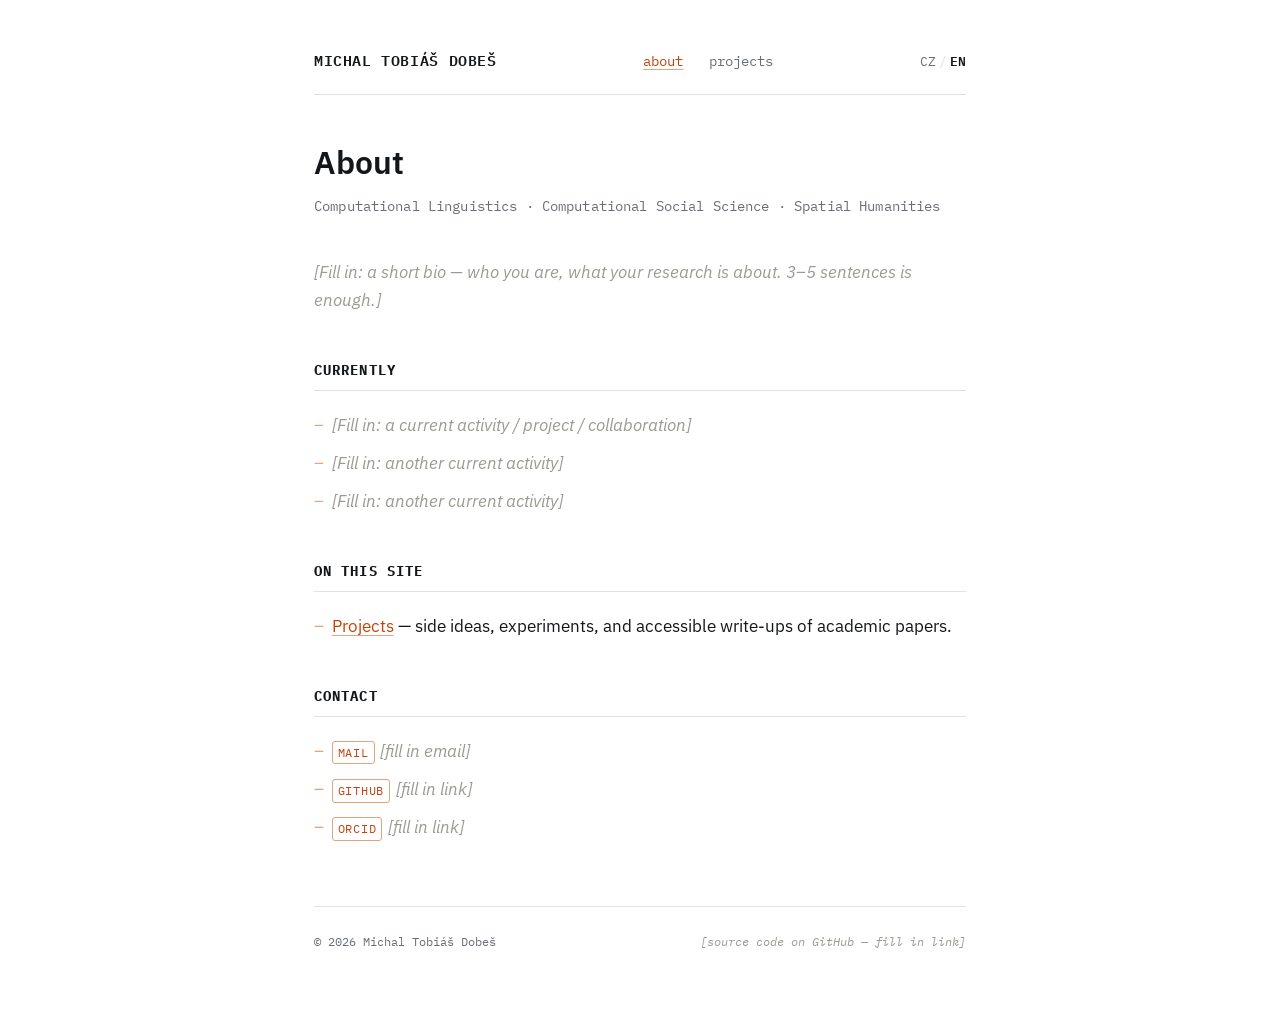
==== en/index.html @ f181318a "Základ osobního webu: struktura, design systém a stránky projektů Statický CZ/EN web bez frameworku " ====
<!doctype html>
<html lang="en">
<head>
<meta charset="utf-8">
<meta name="viewport" content="width=device-width, initial-scale=1">
<title>Michal Tobiáš Dobeš</title>
<meta name="description" content="Personal site of Michal Tobiáš Dobeš — projects and writing at the intersection of computational linguistics, computational social science and spatial humanities.">
<link rel="alternate" hreflang="cs" href="../index.html">
<link rel="preconnect" href="https://fonts.googleapis.com">
<link rel="preconnect" href="https://fonts.gstatic.com" crossorigin>
<link href="https://fonts.googleapis.com/css2?family=IBM+Plex+Mono:wght@400;500;600&family=IBM+Plex+Sans:wght@400;500;600;700&display=swap" rel="stylesheet">
<link rel="stylesheet" href="../styles.css">
</head>
<body>
<div class="wrap">

<header class="site">
  <div class="site-name"><a href="index.html">Michal Tobiáš Dobeš</a></div>
  <nav class="site-nav" aria-label="Main navigation">
    <a href="index.html" aria-current="page">about</a>
    <a href="projekty.html">projects</a>
  </nav>
  <div class="lang-switch">
    <a href="../index.html">CZ</a><span>/</span><a class="active" href="index.html">EN</a>
  </div>
</header>

<main>
  <h1 class="page-title">About</h1>
  <p class="subtitle">Computational Linguistics · Computational Social Science · Spatial Humanities</p>

  <section class="block">
    <p class="placeholder">[Fill in: a short bio — who you are, what your research is about. 3–5 sentences is enough.]</p>
  </section>

  <section class="block">
    <h2 class="section-label">currently</h2>
    <ul class="plain">
      <li class="placeholder">[Fill in: a current activity / project / collaboration]</li>
      <li class="placeholder">[Fill in: another current activity]</li>
      <li class="placeholder">[Fill in: another current activity]</li>
    </ul>
  </section>

  <section class="block">
    <h2 class="section-label">on this site</h2>
    <ul class="plain">
      <li><a href="projekty.html">Projects</a> — side ideas, experiments, and accessible write-ups of academic papers.</li>
    </ul>
  </section>

  <section class="block">
    <h2 class="section-label">contact</h2>
    <ul class="plain">
      <li><span class="tag">mail</span><span class="placeholder">[fill in email]</span></li>
      <li><span class="tag">github</span><span class="placeholder">[fill in link]</span></li>
      <li><span class="tag">orcid</span><span class="placeholder">[fill in link]</span></li>
    </ul>
  </section>
</main>

<footer class="site">
  <span>© 2026 Michal Tobiáš Dobeš</span>
  <span class="placeholder">[source code on GitHub — fill in link]</span>
</footer>

</div>
</body>
</html>
---- styles.css ----
/* Michal Tobiáš Dobeš — osobní web
   Token system: bílé pozadí, černý sans text, terakotová akcentní barva, IBM Plex Mono pro štítky/metadata */

:root {
  --bg: #ffffff;
  --ink: #14171a;
  --accent: #c1440e;
  --accent-soft: #e3a37c;
  --muted: #696e76;
  --rule: #e3e1da;
  --placeholder: #9a9a92;
  --max-width: 700px;
  --font-mono: 'IBM Plex Mono', ui-monospace, SFMono-Regular, Menlo, monospace;
  --font-sans: 'IBM Plex Sans', system-ui, -apple-system, sans-serif;
}

* { box-sizing: border-box; }

html { scroll-behavior: smooth; }

body {
  margin: 0;
  background: var(--bg);
  color: var(--ink);
  font-family: var(--font-sans);
  font-size: 1.05rem;
  line-height: 1.7;
  -webkit-font-smoothing: antialiased;
}

a {
  color: var(--accent);
  text-decoration: underline;
  text-decoration-color: var(--accent-soft);
  text-underline-offset: 3px;
}
a:hover { text-decoration-color: var(--accent); }
a:focus-visible, button:focus-visible {
  outline: 2px solid var(--accent);
  outline-offset: 3px;
}

.wrap {
  max-width: var(--max-width);
  margin: 0 auto;
  padding: 3rem 1.5rem 4rem;
}

/* Header */
header.site {
  display: flex;
  justify-content: space-between;
  align-items: baseline;
  flex-wrap: wrap;
  gap: .75rem 1.5rem;
  padding-bottom: 1.25rem;
  border-bottom: 1px solid var(--rule);
  margin-bottom: 2.5rem;
}
.site-name {
  font-family: var(--font-mono);
  font-weight: 600;
  letter-spacing: .04em;
  font-size: .95rem;
  text-transform: uppercase;
}
.site-name a { color: var(--ink); text-decoration: none; }

nav.site-nav { font-family: var(--font-mono); font-size: .85rem; }
nav.site-nav a {
  margin-right: 1.1rem;
  text-decoration: none;
  color: var(--muted);
}
nav.site-nav a:last-child { margin-right: 0; }
nav.site-nav a:hover,
nav.site-nav a[aria-current="page"] {
  color: var(--accent);
  text-decoration: underline;
  text-decoration-color: var(--accent-soft);
}

.lang-switch { font-family: var(--font-mono); font-size: .8rem; }
.lang-switch a { text-decoration: none; color: var(--muted); }
.lang-switch a.active { color: var(--ink); font-weight: 600; }
.lang-switch span { color: var(--rule); margin: 0 .25em; }

/* Page heading block */
.eyebrow {
  font-family: var(--font-mono);
  font-size: .75rem;
  letter-spacing: .08em;
  text-transform: uppercase;
  color: var(--accent);
  margin: 0 0 .35rem;
}
h1.page-title {
  font-family: var(--font-sans);
  font-weight: 600;
  font-size: 2rem;
  margin: 0 0 .35rem;
}
.subtitle {
  font-family: var(--font-mono);
  font-size: .85rem;
  color: var(--muted);
  margin: 0 0 2.5rem;
  letter-spacing: .01em;
}
.subtitle.with-dates { margin-bottom: .5rem; }

.page-dates {
  font-family: var(--font-mono);
  font-size: .75rem;
  color: var(--placeholder);
  margin: 0 0 2.5rem;
}

/* Section blocks */
section.block { margin-bottom: 2.75rem; }
h2.section-label {
  font-family: var(--font-mono);
  font-size: .85rem;
  letter-spacing: .08em;
  text-transform: uppercase;
  color: var(--ink);
  border-bottom: 1px solid var(--rule);
  padding-bottom: .5rem;
  margin: 0 0 1.25rem;
}

ul.plain { list-style: none; padding: 0; margin: 0; }
ul.plain li { position: relative; padding-left: 1.1rem; margin-bottom: .6rem; }
ul.plain li::before { content: "–"; position: absolute; left: 0; color: var(--accent-soft); }

/* NLP-annotation style tag — the page's signature element */
.tag {
  display: inline-block;
  font-family: var(--font-mono);
  font-size: .72rem;
  letter-spacing: .06em;
  text-transform: uppercase;
  color: var(--accent);
  border: 1px solid var(--accent-soft);
  border-radius: 3px;
  padding: .1em .45em;
  margin-right: .5em;
}

/* Entry cards (projects / courses) */
.entry { padding: 1.4rem 0; border-bottom: 1px solid var(--rule); }
.entry:last-child { border-bottom: none; }
.entry-meta { font-family: var(--font-mono); font-size: .78rem; color: var(--muted); margin: 0 0 .5rem; }
.entry-title { font-size: 1.2rem; font-weight: 600; margin: 0 0 .5rem; }
.entry-desc { margin: 0 0 .7rem; }
.entry-link { font-family: var(--font-mono); font-size: .85rem; margin: 0; }

.placeholder { color: var(--placeholder); font-style: italic; }

/* Footer */
footer.site {
  margin-top: 4rem;
  padding-top: 1.5rem;
  border-top: 1px solid var(--rule);
  font-family: var(--font-mono);
  font-size: .78rem;
  color: var(--muted);
  display: flex;
  justify-content: space-between;
  flex-wrap: wrap;
  gap: .5rem 1rem;
}
footer.site a { color: var(--muted); }

@media (max-width: 560px) {
  header.site { flex-direction: column; align-items: flex-start; }
  .wrap { padding: 2rem 1.25rem 3rem; }
  h1.page-title { font-size: 1.6rem; }
}
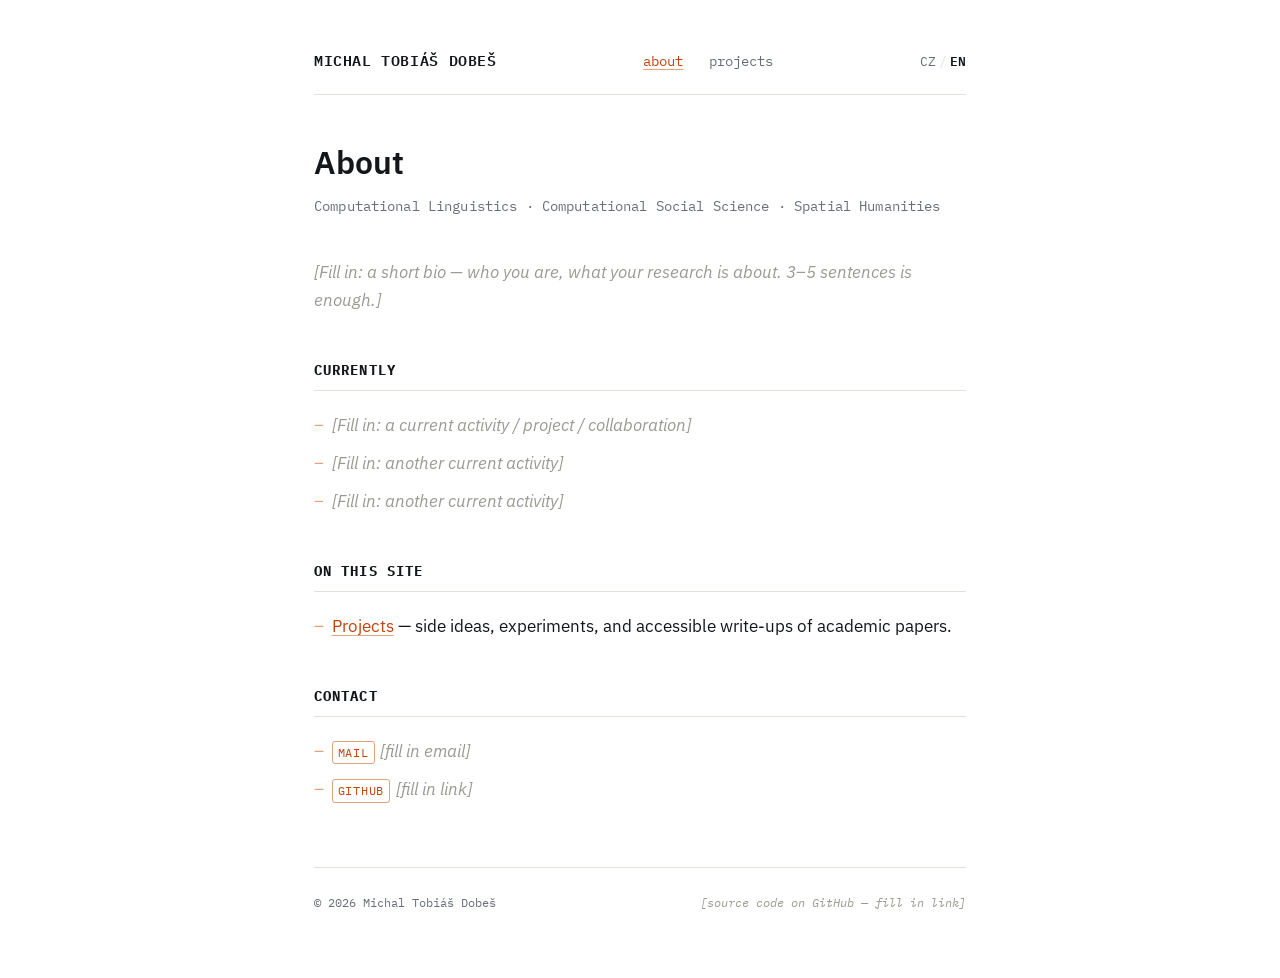
==== commit 0a5abe46: "Odstranění nevyplněného řádku s ORCID z kontaktní sekce Zatím bez ORCID profilu — prázdný placeholde" ====
--- a/en/index.html
+++ b/en/index.html
@@ -54,7 +54,6 @@
     <ul class="plain">
       <li><span class="tag">mail</span><span class="placeholder">[fill in email]</span></li>
       <li><span class="tag">github</span><span class="placeholder">[fill in link]</span></li>
-      <li><span class="tag">orcid</span><span class="placeholder">[fill in link]</span></li>
     </ul>
   </section>
 </main>
--- a/styles.css
+++ b/styles.css
@@ -147,6 +147,27 @@
   margin-right: .5em;
 }
 
+/* Sort control (project list) */
+.sort-control {
+  font-family: var(--font-mono);
+  font-size: .8rem;
+  color: var(--muted);
+  margin: 0 0 1.5rem;
+}
+.sort-control .sort-btn {
+  font-family: var(--font-mono);
+  font-size: .8rem;
+  background: none;
+  border: none;
+  padding: 0;
+  margin: 0 .15em;
+  cursor: pointer;
+  color: var(--muted);
+}
+.sort-control .sort-btn:hover { color: var(--accent); }
+.sort-control .sort-btn.active { color: var(--ink); font-weight: 600; text-decoration: underline; text-decoration-color: var(--accent-soft); }
+.sort-control .sep { color: var(--rule); }
+
 /* Entry cards (projects / courses) */
 .entry { padding: 1.4rem 0; border-bottom: 1px solid var(--rule); }
 .entry:last-child { border-bottom: none; }
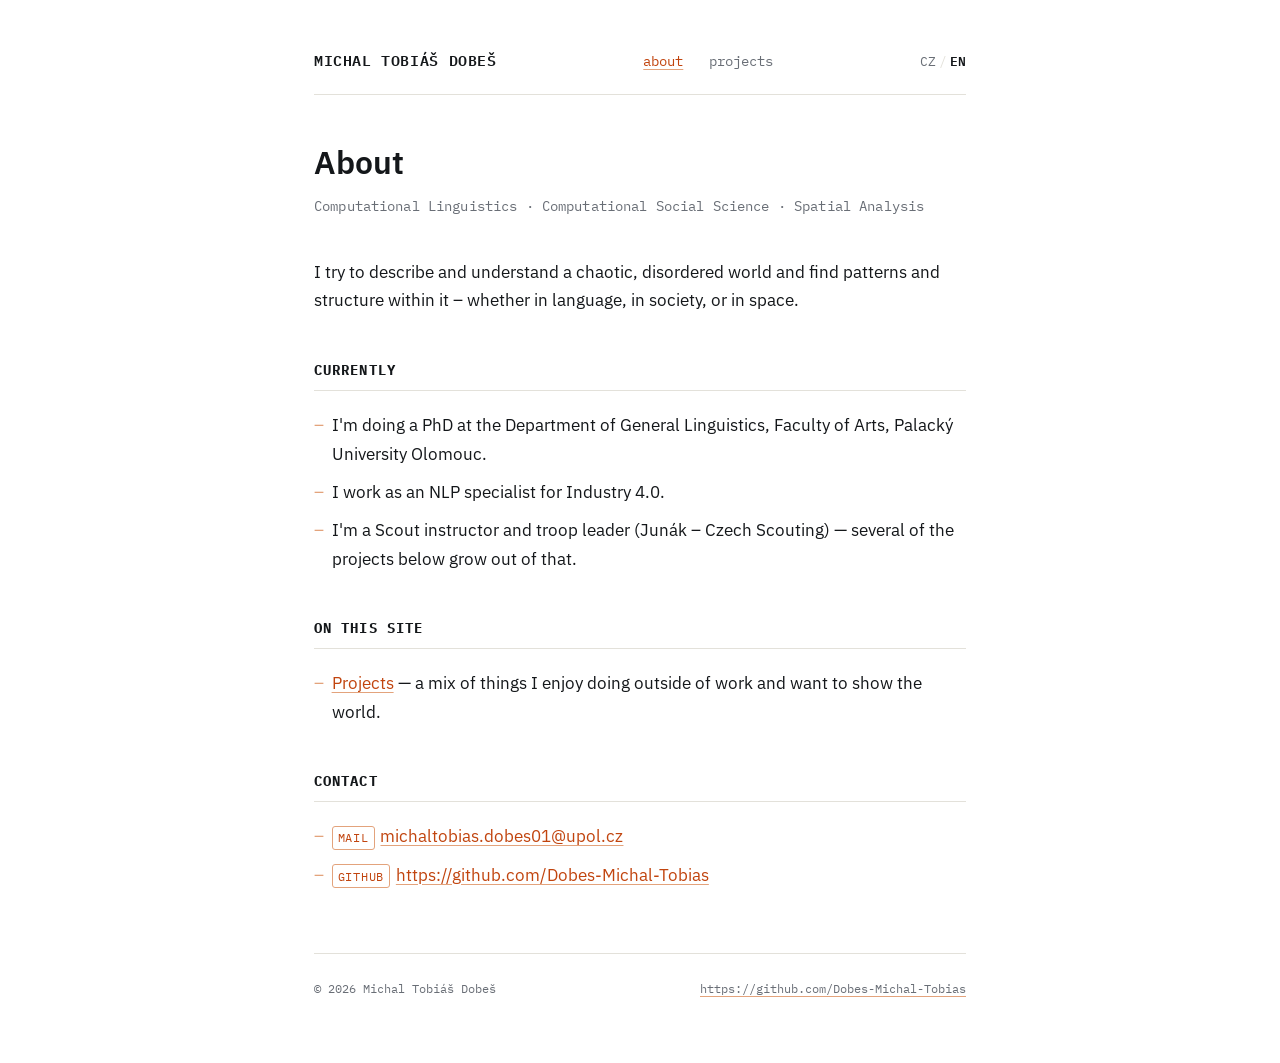
==== commit ae654b41: "Doplnění bio a skautské role na hlavní stránce, dočasné skrytí anglické verze" ====
--- a/en/index.html
+++ b/en/index.html
@@ -27,40 +27,40 @@
 
 <main>
   <h1 class="page-title">About</h1>
-  <p class="subtitle">Computational Linguistics · Computational Social Science · Spatial Humanities</p>
+  <p class="subtitle">Computational Linguistics · Computational Social Science · Spatial Analysis</p>
 
   <section class="block">
-    <p class="placeholder">[Fill in: a short bio — who you are, what your research is about. 3–5 sentences is enough.]</p>
+    <p>I try to describe and understand a chaotic, disordered world and find patterns and structure within it – whether in language, in society, or in space.</p>
   </section>
 
   <section class="block">
     <h2 class="section-label">currently</h2>
     <ul class="plain">
-      <li class="placeholder">[Fill in: a current activity / project / collaboration]</li>
-      <li class="placeholder">[Fill in: another current activity]</li>
-      <li class="placeholder">[Fill in: another current activity]</li>
+      <li>I'm doing a PhD at the Department of General Linguistics, Faculty of Arts, Palacký University Olomouc.</li>
+      <li>I work as an NLP specialist for Industry 4.0.</li>
+      <li>I'm a Scout instructor and troop leader (Junák – Czech Scouting) — several of the projects below grow out of that.</li>
     </ul>
   </section>
 
   <section class="block">
     <h2 class="section-label">on this site</h2>
     <ul class="plain">
-      <li><a href="projekty.html">Projects</a> — side ideas, experiments, and accessible write-ups of academic papers.</li>
+      <li><a href="projekty.html">Projects</a> — a mix of things I enjoy doing outside of work and want to show the world.</li>
     </ul>
   </section>
 
   <section class="block">
     <h2 class="section-label">contact</h2>
     <ul class="plain">
-      <li><span class="tag">mail</span><span class="placeholder">[fill in email]</span></li>
-      <li><span class="tag">github</span><span class="placeholder">[fill in link]</span></li>
+      <li><span class="tag">mail</span><a href="mailto:michaltobias.dobes01@upol.cz">michaltobias.dobes01@upol.cz</a></li>
+      <li><span class="tag">github</span><a href="https://github.com/Dobes-Michal-Tobias" target="_blank" rel="noopener noreferrer">https://github.com/Dobes-Michal-Tobias</a></li>
     </ul>
   </section>
 </main>
 
 <footer class="site">
   <span>© 2026 Michal Tobiáš Dobeš</span>
-  <span class="placeholder">[source code on GitHub — fill in link]</span>
+  <a href="https://github.com/Dobes-Michal-Tobias" target="_blank" rel="noopener noreferrer">https://github.com/Dobes-Michal-Tobias</a>
 </footer>
 
 </div>
--- a/styles.css
+++ b/styles.css
@@ -167,6 +167,18 @@
 .sort-control .sort-btn:hover { color: var(--accent); }
 .sort-control .sort-btn.active { color: var(--ink); font-weight: 600; text-decoration: underline; text-decoration-color: var(--accent-soft); }
 .sort-control .sep { color: var(--rule); }
+.sort-control .sort-dir-btn {
+  font-family: var(--font-mono);
+  font-size: .8rem;
+  background: none;
+  border: none;
+  padding: 0;
+  margin-left: .6em;
+  cursor: pointer;
+  color: var(--ink);
+  line-height: 1;
+}
+.sort-control .sort-dir-btn:hover { color: var(--accent); }
 
 /* Entry cards (projects / courses) */
 .entry { padding: 1.4rem 0; border-bottom: 1px solid var(--rule); }
